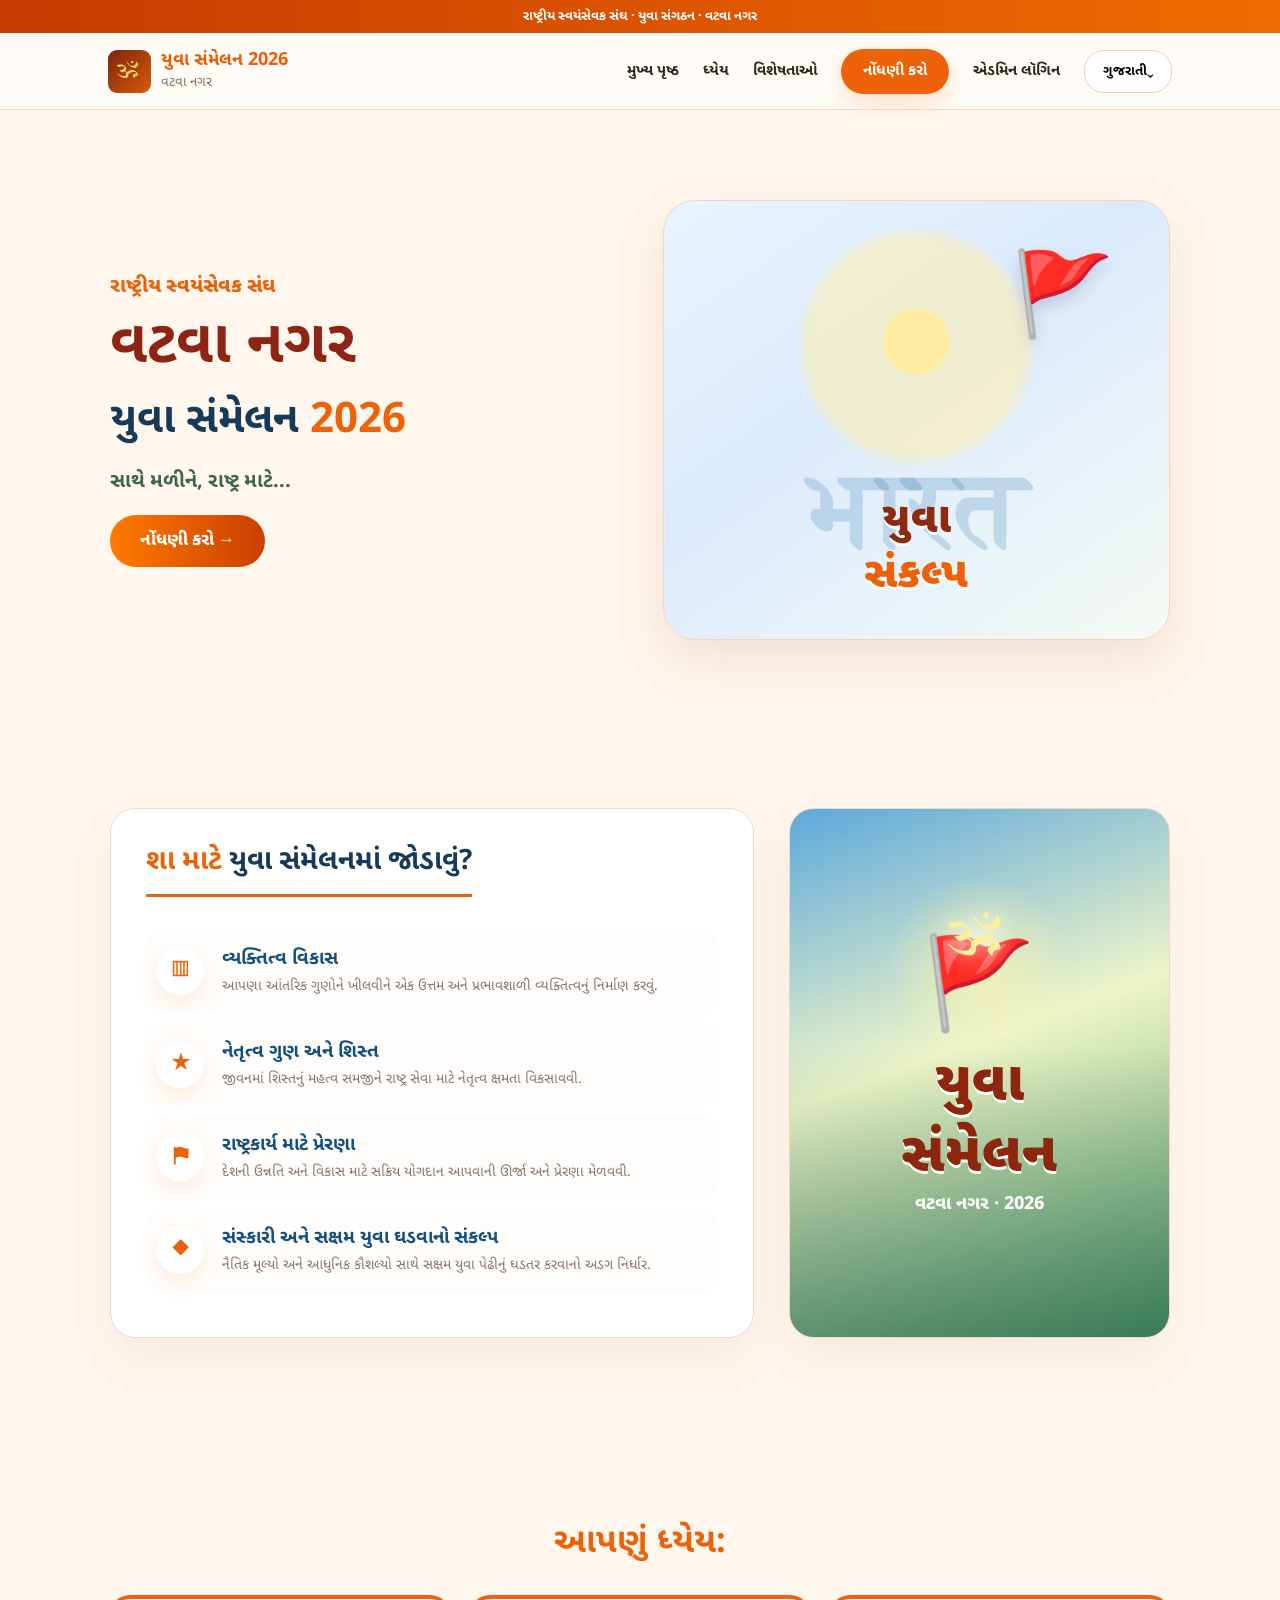
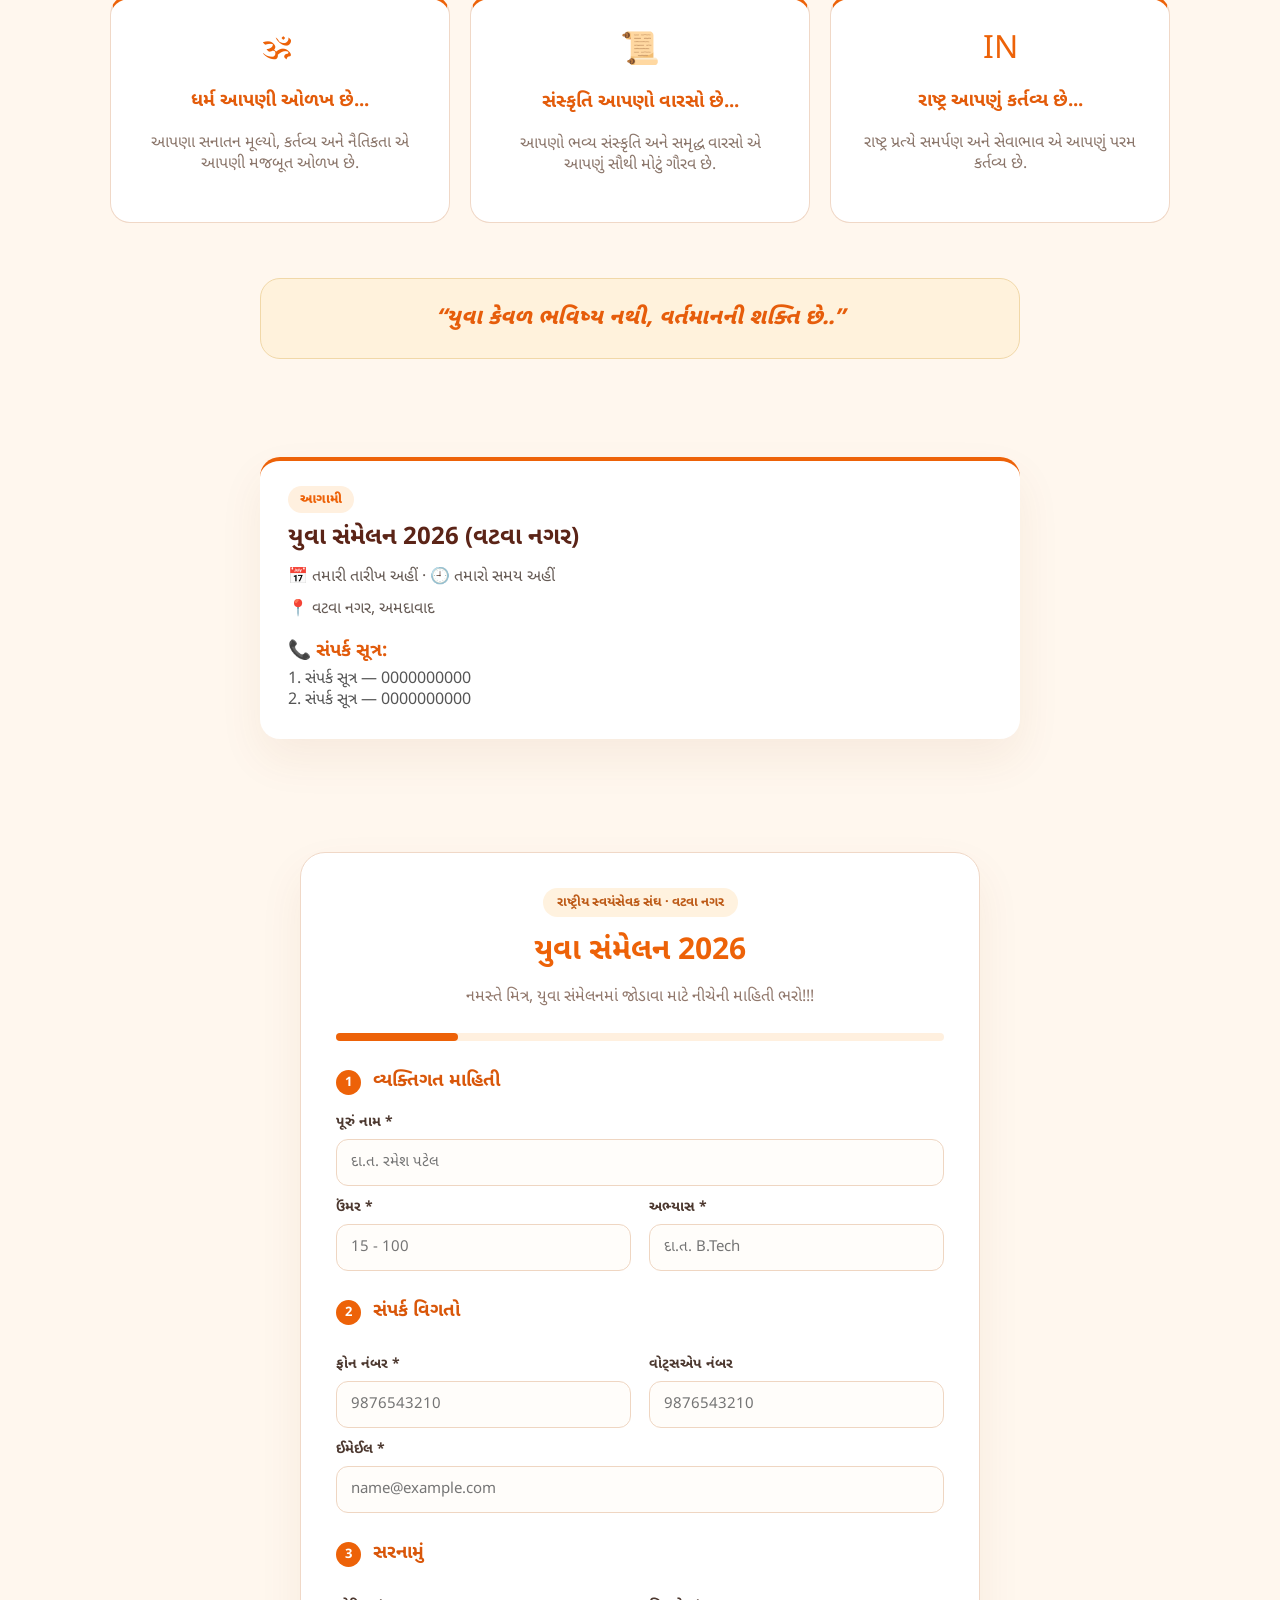
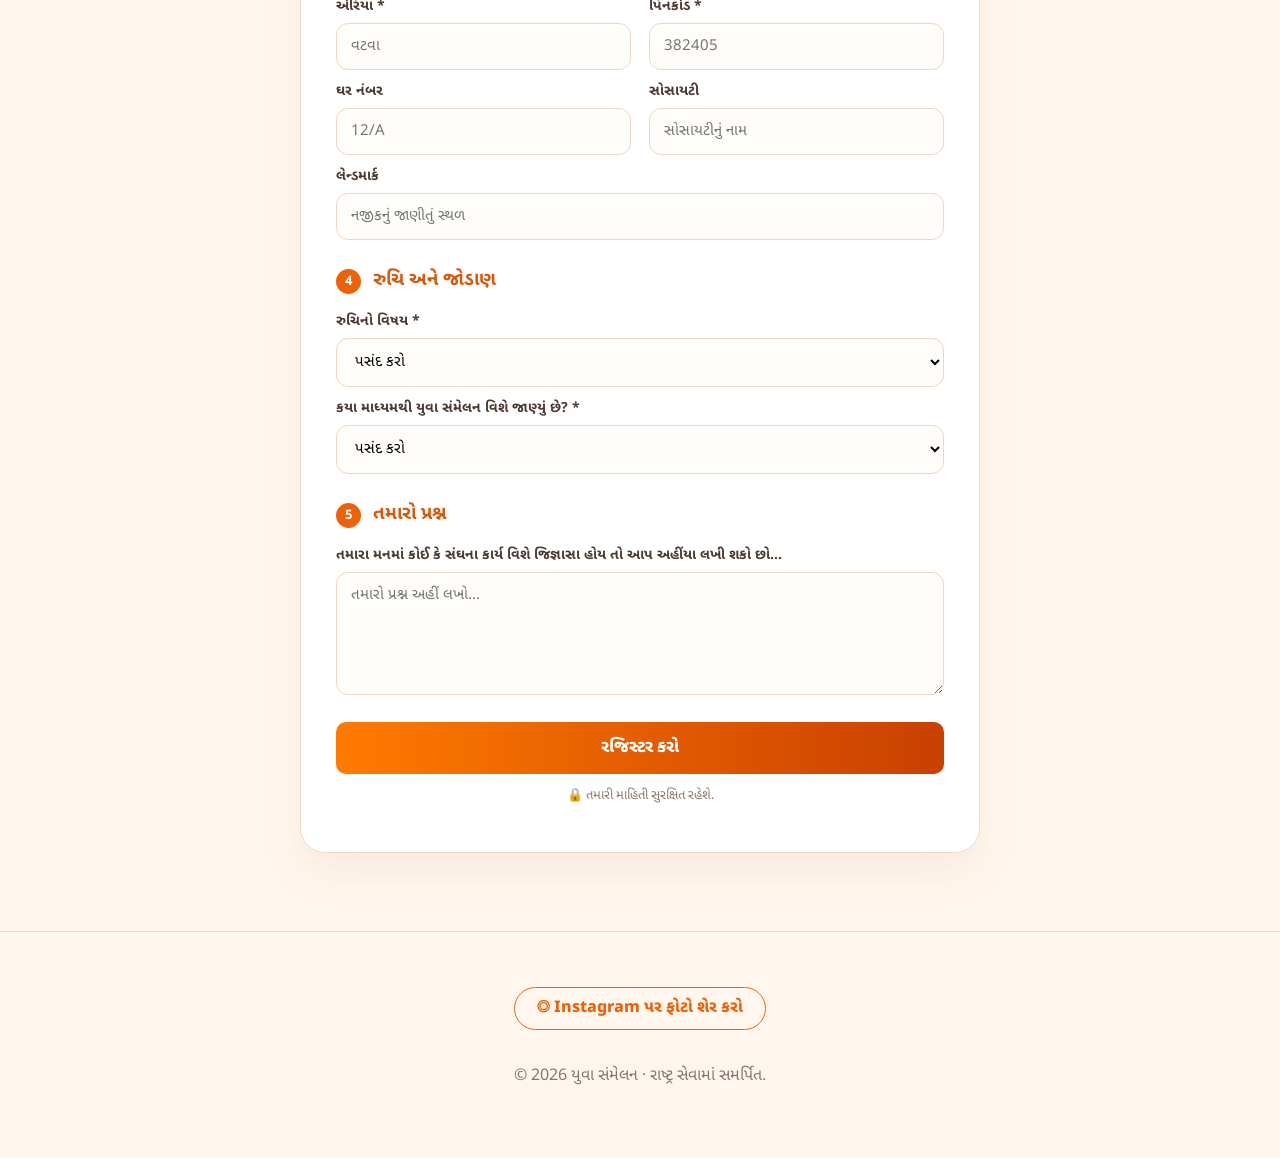
==== index.html @ 07e940cd "Add files via upload" ====
<!DOCTYPE html>
<html lang="gu">
<head>
  <meta charset="UTF-8" />
  <meta name="viewport" content="width=device-width, initial-scale=1.0" />
  <title>યુવા સંમેલન 2026 | વટવા નગર</title>
  <meta name="description" content="યુવા સંમેલન 2026 — વટવા નગર" />
  <link rel="preconnect" href="https://fonts.googleapis.com">
  <link rel="preconnect" href="https://fonts.gstatic.com" crossorigin>
  <link href="https://fonts.googleapis.com/css2?family=Noto+Sans+Gujarati:wght@400;500;600;700;800;900&display=swap" rel="stylesheet">
  <link rel="stylesheet" href="styles.css" />
</head>
<body>
  <div class="top-strip">રાષ્ટ્રીય સ્વયંસેવક સંઘ · યુવા સંગઠન · વટવા નગર</div>

  <header class="nav">
    <div class="nav-inner">
      <a class="brand" href="#home">
        <div class="brand-mark">ॐ</div>
        <div>
          <strong>યુવા સંમેલન 2026</strong>
          <small>વટવા નગર</small>
        </div>
      </a>

      <button class="menu-btn" aria-label="મેનુ">☰</button>
      <nav class="nav-links">
        <a href="#home">મુખ્ય પૃષ્ઠ</a>
        <a href="#goal">ધ્યેય</a>
        <a href="#why">વિશેષતાઓ</a>
        <a class="nav-cta" href="#register">નોંધણી કરો</a>
        <a href="#login">એડમિન લૉગિન</a>
        <button class="lang">ગુજરાતી⌄</button>
      </nav>
    </div>
  </header>

  <main id="home">
    <section class="hero section">
      <div class="hero-copy">
        <div class="eyebrow">રાષ્ટ્રીય સ્વયંસેવક સંઘ</div>
        <h1>વટવા નગર</h1>
        <h2>યુવા સંમેલન <span>2026</span></h2>
        <p class="hero-line">સાથે મળીને, રાષ્ટ્ર માટે...</p>
        <a href="#register" class="primary-btn">નોંધણી કરો →</a>
      </div>
      <div class="hero-art">
        <div class="sun"></div>
        <div class="flag">🚩</div>
        <div class="india">भारत</div>
        <div class="youth">યુવા<br><span>સંકલ્પ</span></div>
      </div>
    </section>

    <section id="why" class="section two-col">
      <div class="card">
        <h2><span>શા માટે</span> યુવા સંમેલનમાં જોડાવું?</h2>
        <div class="feature">
          <div class="icon">▥</div>
          <div><h3>વ્યક્તિત્વ વિકાસ</h3><p>આપણા આંતરિક ગુણોને ખીલવીને એક ઉત્તમ અને પ્રભાવશાળી વ્યક્તિત્વનું નિર્માણ કરવું.</p></div>
        </div>
        <div class="feature">
          <div class="icon">★</div>
          <div><h3>નેતૃત્વ ગુણ અને શિસ્ત</h3><p>જીવનમાં શિસ્તનું મહત્વ સમજીને રાષ્ટ્ર સેવા માટે નેતૃત્વ ક્ષમતા વિકસાવવી.</p></div>
        </div>
        <div class="feature">
          <div class="icon">⚑</div>
          <div><h3>રાષ્ટ્રકાર્ય માટે પ્રેરણા</h3><p>દેશની ઉન્નતિ અને વિકાસ માટે સક્રિય યોગદાન આપવાની ઊર્જા અને પ્રેરણા મેળવવી.</p></div>
        </div>
        <div class="feature">
          <div class="icon">◆</div>
          <div><h3>સંસ્કારી અને સક્ષમ યુવા ઘડવાનો સંકલ્પ</h3><p>નૈતિક મૂલ્યો અને આધુનિક કૌશલ્યો સાથે સક્ષમ યુવા પેઢીનું ઘડતર કરવાનો અડગ નિર્ધાર.</p></div>
        </div>
      </div>
      <div class="visual-card">
        <div class="visual-gradient"></div>
        <div class="visual-content">
          <div class="flag-big">🚩</div>
          <div class="circle-om">ॐ</div>
          <div class="visual-title">યુવા<br>સંમેલન</div>
          <div class="visual-sub">વટવા નગર · 2026</div>
        </div>
      </div>
    </section>

    <section id="goal" class="section">
      <h2 class="section-title">આપણું ધ્યેય:</h2>
      <div class="goal-grid">
        <div class="goal-card"><div class="goal-symbol">ॐ</div><h3>ધર્મ આપણી ઓળખ છે...</h3><p>આપણા સનાતન મૂલ્યો, કર્તવ્ય અને નૈતિકતા એ આપણી મજબૂત ઓળખ છે.</p></div>
        <div class="goal-card"><div class="goal-symbol">📜</div><h3>સંસ્કૃતિ આપણો વારસો છે...</h3><p>આપણો ભવ્ય સંસ્કૃતિ અને સમૃદ્ધ વારસો એ આપણું સૌથી મોટું ગૌરવ છે.</p></div>
        <div class="goal-card"><div class="goal-symbol">IN</div><h3>રાષ્ટ્ર આપણું કર્તવ્ય છે...</h3><p>રાષ્ટ્ર પ્રત્યે સમર્પણ અને સેવાભાવ એ આપણું પરમ કર્તવ્ય છે.</p></div>
      </div>
      <div class="quote">“યુવા કેવળ ભવિષ્ય નથી, વર્તમાનની શક્તિ છે..”</div>
    </section>

    <section class="section event-section">
      <div class="event-card">
        <span class="badge">આગામી</span>
        <h2>યુવા સંમેલન 2026 (વટવા નગર)</h2>
        <div class="event-row">📅 <span id="eventDate">તારીખ અહીં મૂકો</span> · 🕘 <span id="eventTime">સમય અહીં મૂકો</span></div>
        <div class="event-row">📍 <span id="eventVenue">વટવા નગર, અમદાવાદ</span></div>
        <h3>📞 સંપર્ક સૂત્ર:</h3>
        <div class="contacts" id="contacts">સંપર્ક નંબર અહીં મૂકો</div>
      </div>
    </section>

    <section id="register" class="section register-wrap">
      <div class="form-card">
        <div class="form-head">
          <span>રાષ્ટ્રીય સ્વયંસેવક સંઘ · વટવા નગર</span>
          <h2>યુવા સંમેલન 2026</h2>
          <p>નમસ્તે મિત્ર, યુવા સંમેલનમાં જોડાવા માટે નીચેની માહિતી ભરો!!!</p>
        </div>

        <form id="registrationForm">
          <div class="progress"><span id="progressBar"></span></div>

          <h3 class="step-title"><b>1</b> વ્યક્તિગત માહિતી</h3>
          <label>પૂરું નામ *</label>
          <input required placeholder="દા.ત. રમેશ પટેલ" name="name">
          <div class="form-grid">
            <div><label>ઉંમર *</label><input required placeholder="15 - 100" name="age"></div>
            <div><label>અભ્યાસ *</label><input required placeholder="દા.ત. B.Tech" name="education"></div>
          </div>

          <h3 class="step-title"><b>2</b> સંપર્ક વિગતો</h3>
          <div class="form-grid">
            <div><label>ફોન નંબર *</label><input required inputmode="tel" placeholder="9876543210" name="phone"></div>
            <div><label>વોટ્સએપ નંબર</label><input inputmode="tel" placeholder="9876543210" name="whatsapp"></div>
          </div>
          <label>ઈમેઈલ *</label>
          <input required type="email" placeholder="name@example.com" name="email">

          <h3 class="step-title"><b>3</b> સરનામું</h3>
          <div class="form-grid">
            <div><label>એરિયા *</label><input required placeholder="વટવા" name="area"></div>
            <div><label>પિનકોડ *</label><input required placeholder="382405" name="pincode"></div>
          </div>
          <div class="form-grid">
            <div><label>ઘર નંબર</label><input placeholder="12/A" name="house"></div>
            <div><label>સોસાયટી</label><input placeholder="સોસાયટીનું નામ" name="society"></div>
          </div>
          <label>લેન્ડમાર્ક</label>
          <input placeholder="નજીકનું જાણીતું સ્થળ" name="landmark">

          <h3 class="step-title"><b>4</b> રુચિ અને જોડાણ</h3>
          <label>રુચિનો વિષય *</label>
          <select required name="interest"><option value="">પસંદ કરો</option><option>નેતૃત્વ અને વ્યક્તિત્વ વિકાસ</option><option>સેવા</option><option>સંસ્કૃતિ</option><option>રાષ્ટ્રકાર્ય</option></select>
          <label>કયા માધ્યમથી યુવા સંમેલન વિશે જાણ્યું છે? *</label>
          <select required name="source"><option value="">પસંદ કરો</option><option>મિત્ર / પરિવાર</option><option>સોશિયલ મીડિયા</option><option>સંઘ કાર્યકર</option><option>અન્ય</option></select>

          <h3 class="step-title"><b>5</b> તમારો પ્રશ્ન</h3>
          <label>તમારા મનમાં કોઈ કે સંઘના કાર્ય વિશે જિજ્ઞાસા હોય તો આપ અહીંયા લખી શકો છો...</label>
          <textarea rows="5" placeholder="તમારો પ્રશ્ન અહીં લખો..." name="question"></textarea>

          <button class="submit-btn" type="submit">રજિસ્ટર કરો</button>
          <p class="form-note">🔒 તમારી માહિતી સુરક્ષિત રહેશે.</p>
          <div id="success" class="success">નોંધણી સફળતાપૂર્વક સબમિટ થઈ. આ ડેમોમાં માહિતી સ્થાનિક રીતે જ બતાવવામાં આવે છે.</div>
        </form>
      </div>
    </section>
  </main>

  <footer>
    <a href="#home" class="instagram">◎ Instagram પર ફોટો શેર કરો</a>
    <p>© 2026 યુવા સંમેલન · રાષ્ટ્ર સેવામાં સમર્પિત.</p>
  </footer>

  <script src="script.js"></script>
</body>
</html>
---- styles.css ----
*{box-sizing:border-box}html{scroll-behavior:smooth}body{margin:0;font-family:"Noto Sans Gujarati",sans-serif;background:#fff7ee;color:#173a58}.top-strip{background:linear-gradient(90deg,#c53b00,#f26b00);color:#fff;text-align:center;padding:8px;font-size:13px;font-weight:700}.nav{position:sticky;top:0;z-index:20;background:rgba(255,252,247,.96);border-bottom:1px solid #f1d9c5;backdrop-filter:blur(10px)}.nav-inner{max-width:1100px;margin:auto;height:76px;display:flex;align-items:center;justify-content:space-between;padding:0 18px}.brand{display:flex;gap:10px;align-items:center;text-decoration:none;color:#173a58}.brand-mark{width:43px;height:43px;border-radius:9px;background:linear-gradient(135deg,#7f240b,#d75b0b);display:grid;place-items:center;color:#ffd26c;font-size:24px}.brand strong{display:block;color:#ed5c05;font-size:18px}.brand small{color:#866d60}.nav-links{display:flex;align-items:center;gap:24px}.nav-links a{color:#33261f;text-decoration:none;font-weight:700;font-size:15px}.nav-cta{background:#ed6208!important;color:white!important;padding:13px 22px;border-radius:28px;box-shadow:0 8px 22px #ed620833}.lang{border:1px solid #efcdb7;background:white;border-radius:20px;padding:12px 18px;font-family:inherit;font-weight:700}.menu-btn{display:none;background:none;border:0;font-size:25px}.section{max-width:1100px;margin:auto;padding:78px 20px}.hero{display:grid;grid-template-columns:1fr 1fr;gap:45px;align-items:center;min-height:620px}.eyebrow{color:#ec6108;font-weight:800;font-size:20px}.hero h1{font-size:60px;margin:8px 0;color:#8d2414}.hero h2{font-size:42px;margin:0;color:#173a58}.hero h2 span{color:#ed6208}.hero-line{font-size:20px;color:#3f654e;font-weight:700}.primary-btn,.submit-btn{display:inline-block;border:0;text-decoration:none;color:#fff;background:linear-gradient(90deg,#ff7a00,#c94000);padding:15px 30px;border-radius:30px;font-family:inherit;font-size:17px;font-weight:800;cursor:pointer}.hero-art{height:440px;border-radius:32px;background:radial-gradient(circle at 50% 32%,#ffe79c 0 8%,transparent 9%),linear-gradient(145deg,#e8f5ff,#dceaff 42%,#f5fbf2);position:relative;overflow:hidden;box-shadow:0 20px 50px #9b4b1720;border:1px solid #efd6c3}.sun{position:absolute;width:230px;height:230px;border-radius:50%;left:50%;top:30px;transform:translateX(-50%);background:#fff0aa88;filter:blur(5px)}.flag{position:absolute;right:55px;top:45px;font-size:82px;filter:drop-shadow(0 8px 8px #0002)}.india{position:absolute;inset:auto 0 50px;text-align:center;font-size:105px;font-weight:900;color:#1c70a533}.youth{position:absolute;bottom:35px;left:50%;transform:translateX(-50%);text-align:center;font-size:42px;font-weight:900;color:#8c2b10;text-shadow:0 3px #fff}.youth span{color:#ed6208}.two-col{display:grid;grid-template-columns:1.35fr .8fr;gap:35px;align-items:stretch}.card,.form-card{background:#fff;border:1px solid #f0d8c7;border-radius:25px;box-shadow:0 20px 45px #8f4a2012}.card{padding:35px}.card h2{font-size:28px;margin-top:0;border-bottom:3px solid #ed6208;padding-bottom:14px;display:inline-block}.card h2 span{color:#ed6208}.feature{display:flex;gap:18px;padding:17px 10px;margin:10px 0;border-radius:17px;background:#fffdfb}.icon{width:48px;height:48px;flex:none;border-radius:50%;display:grid;place-items:center;background:#fff;box-shadow:0 8px 20px #df8a3a26;color:#ed6208;font-weight:900;font-size:21px}.feature h3{margin:0;color:#14507d}.feature p{margin:5px 0 0;color:#8b766b;font-size:14px}.visual-card{border-radius:25px;min-height:100%;overflow:hidden;position:relative;background:linear-gradient(160deg,#5ca8db,#eef5c9 45%,#4f9c64);border:1px solid #efd7c4;box-shadow:0 20px 45px #8f4a2012}.visual-gradient{position:absolute;inset:0;background:radial-gradient(circle at 50% 30%,#fff6a9aa,transparent 22%),linear-gradient(to bottom,transparent 45%,#083b3855)}.visual-content{position:absolute;inset:0;display:grid;place-items:center;align-content:center;text-align:center}.flag-big{font-size:90px}.circle-om{position:absolute;top:90px;font-size:60px;color:#ffef9a;text-shadow:0 0 20px #fff}.visual-title{font-size:55px;font-weight:900;color:#8c260d;text-shadow:0 3px #fff}.visual-sub{font-size:18px;font-weight:800;color:#fff}.section-title{text-align:center;color:#ed6208;font-size:34px}.goal-grid{display:grid;grid-template-columns:repeat(3,1fr);gap:20px}.goal-card{text-align:center;background:#fff;border:1px solid #f0d8c7;border-top:4px solid #ed6208;border-radius:20px;padding:30px;min-height:220px}.goal-symbol{font-size:32px;color:#ed6208}.goal-card h3{color:#e35c0b}.goal-card p{color:#8b766b}.quote{max-width:760px;margin:55px auto 0;padding:25px;text-align:center;border:1px solid #f1d8a8;border-radius:20px;background:#fff2dc;color:#e65d0b;font-size:22px;font-weight:800;font-style:italic}.event-section{padding-top:20px}.event-card{max-width:760px;margin:auto;background:#fff;border-top:4px solid #ed6208;border-radius:20px;padding:28px;box-shadow:0 20px 45px #8f4a2012}.badge{background:#fff0df;color:#ed6208;padding:5px 12px;border-radius:15px;font-size:13px;font-weight:800}.event-card h2{margin:12px 0;color:#5b2417}.event-row{margin:10px 0;color:#665b55}.event-card h3{color:#e15b0b;margin-bottom:5px}.contacts{color:#555}.register-wrap{padding-top:35px}.form-card{max-width:680px;margin:auto;padding:35px}.form-head{text-align:center}.form-head>span{display:inline-block;background:#fff2df;color:#bd5b18;border-radius:20px;padding:6px 14px;font-size:13px;font-weight:700}.form-head h2{font-size:30px;color:#ed6208;margin:15px 0 5px}.form-head p{color:#91786c}.progress{height:8px;background:#fff0df;border-radius:10px;margin:25px 0}.progress span{display:block;width:20%;height:100%;background:#ed6208;border-radius:10px;transition:.25s}.step-title{color:#d9570a;margin:28px 0 18px}.step-title b{display:inline-grid;place-items:center;width:25px;height:25px;border-radius:50%;background:#ed6208;color:#fff;margin-right:7px;font-size:13px}label{display:block;color:#4d3930;font-weight:700;font-size:14px;margin:12px 0 7px}input,select,textarea{width:100%;border:1px solid #efd6c2;border-radius:12px;padding:13px 14px;font-family:inherit;font-size:15px;background:#fffdfa;outline:none}input:focus,select:focus,textarea:focus{border-color:#ed6208;box-shadow:0 0 0 3px #ed62081a}.form-grid{display:grid;grid-template-columns:1fr 1fr;gap:18px}.submit-btn{width:100%;margin-top:20px;border-radius:10px}.form-note{text-align:center;color:#8d786e;font-size:13px}.success{display:none;background:#ecf8ed;border:1px solid #a9d8ae;color:#34743c;border-radius:10px;padding:12px;text-align:center;margin-top:15px}footer{text-align:center;padding:55px 20px;border-top:1px solid #efdccc;color:#89766b}.instagram{display:inline-block;border:1px solid #ed6208;color:#ed6208;text-decoration:none;padding:10px 22px;border-radius:25px;font-weight:800;margin-bottom:20px}@media(max-width:800px){.nav-links{display:none;position:absolute;top:76px;left:0;right:0;background:#fffaf5;padding:20px;flex-direction:column;box-shadow:0 15px 30px #0001}.nav-links.open{display:flex}.menu-btn{display:block}.hero,.two-col{grid-template-columns:1fr}.hero{padding-top:45px}.hero h1{font-size:45px}.hero h2{font-size:32px}.hero-art{height:360px}.goal-grid{grid-template-columns:1fr}.section{padding:55px 15px}.form-grid{grid-template-columns:1fr}.visual-card{min-height:420px}.card{padding:24px}}
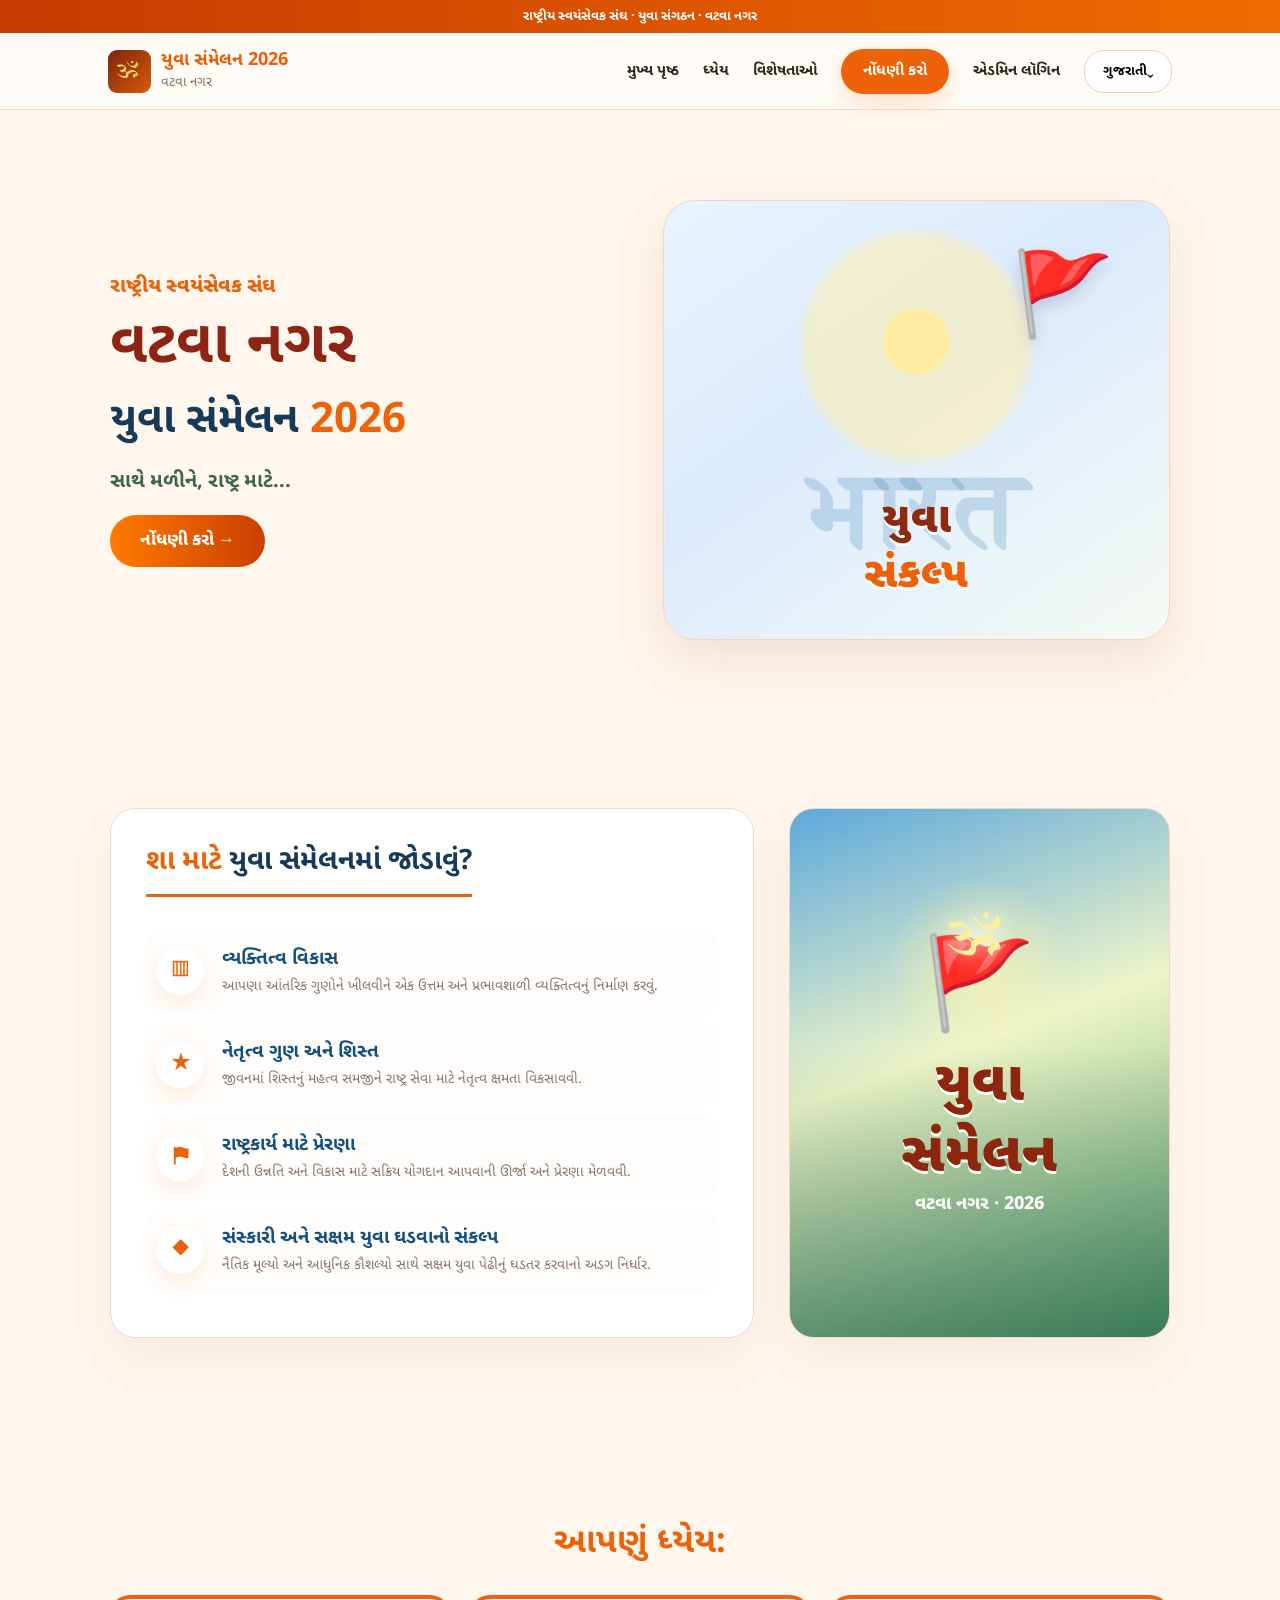
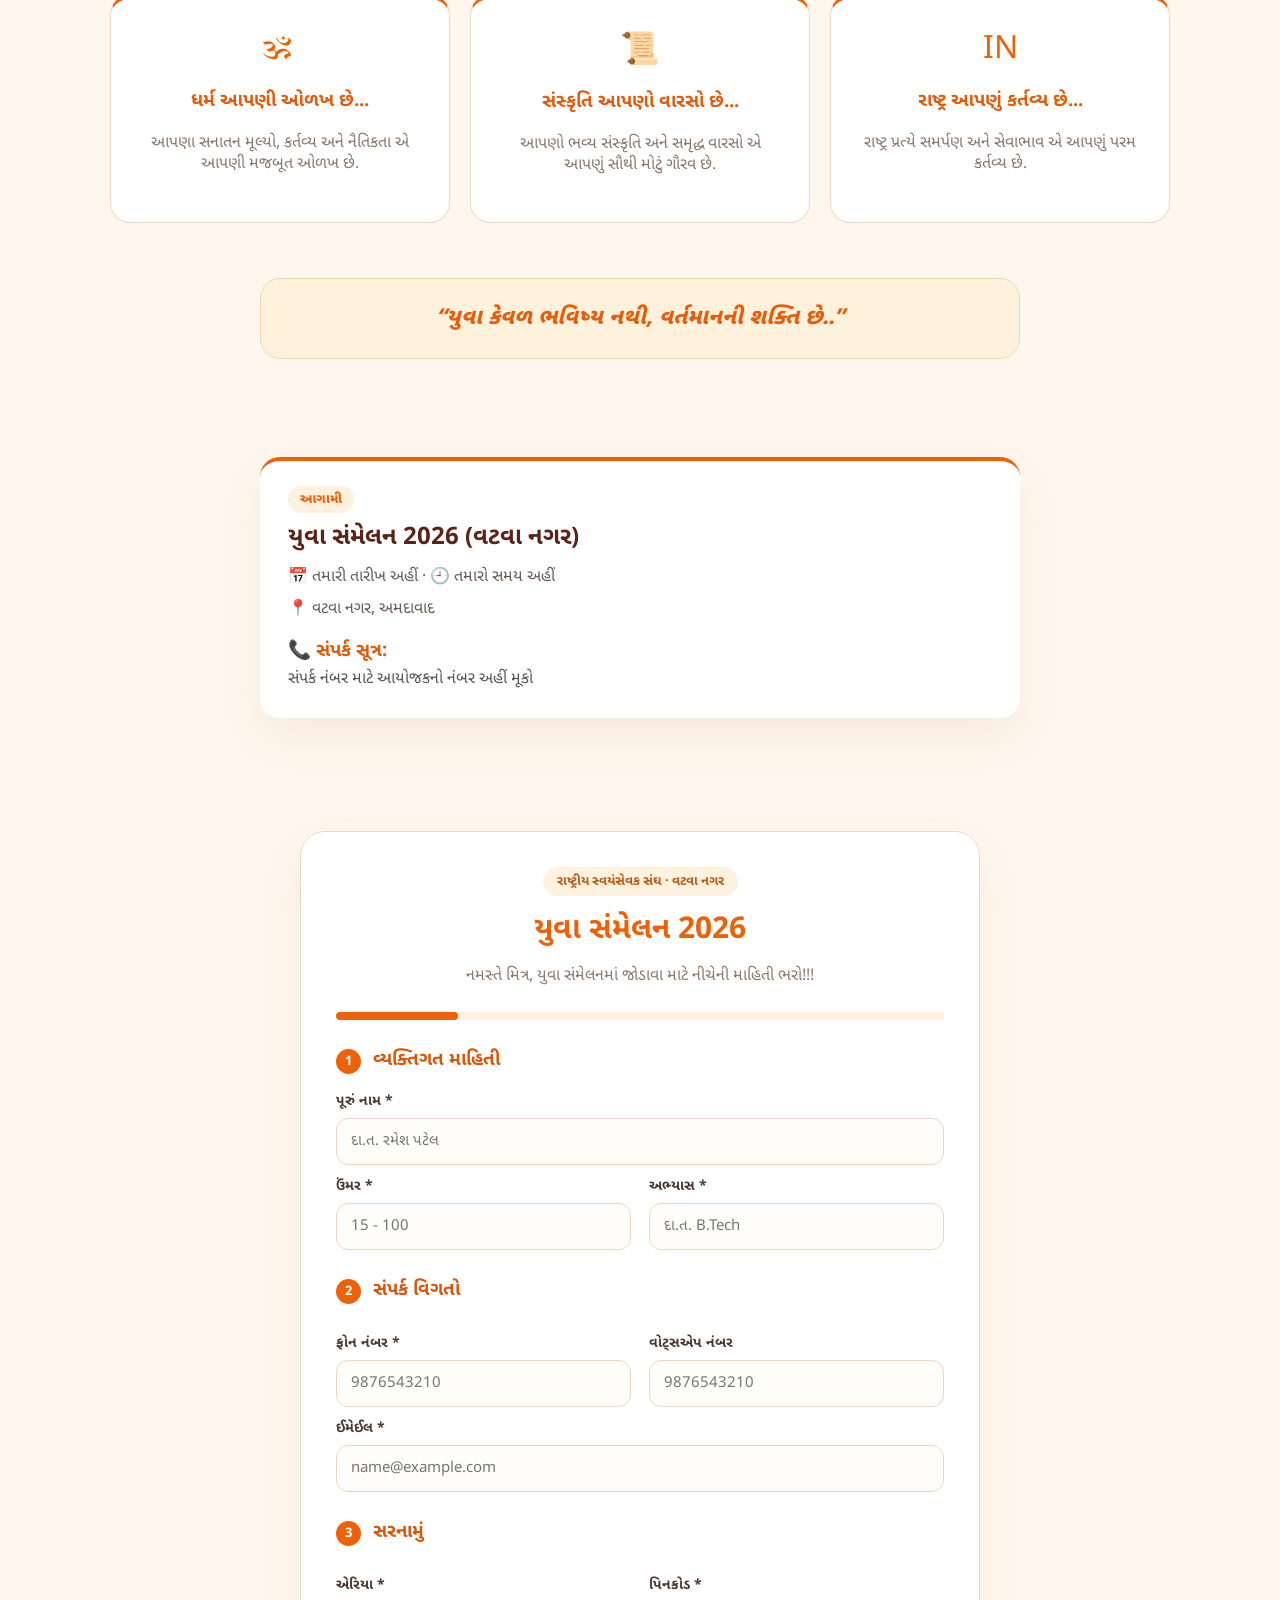
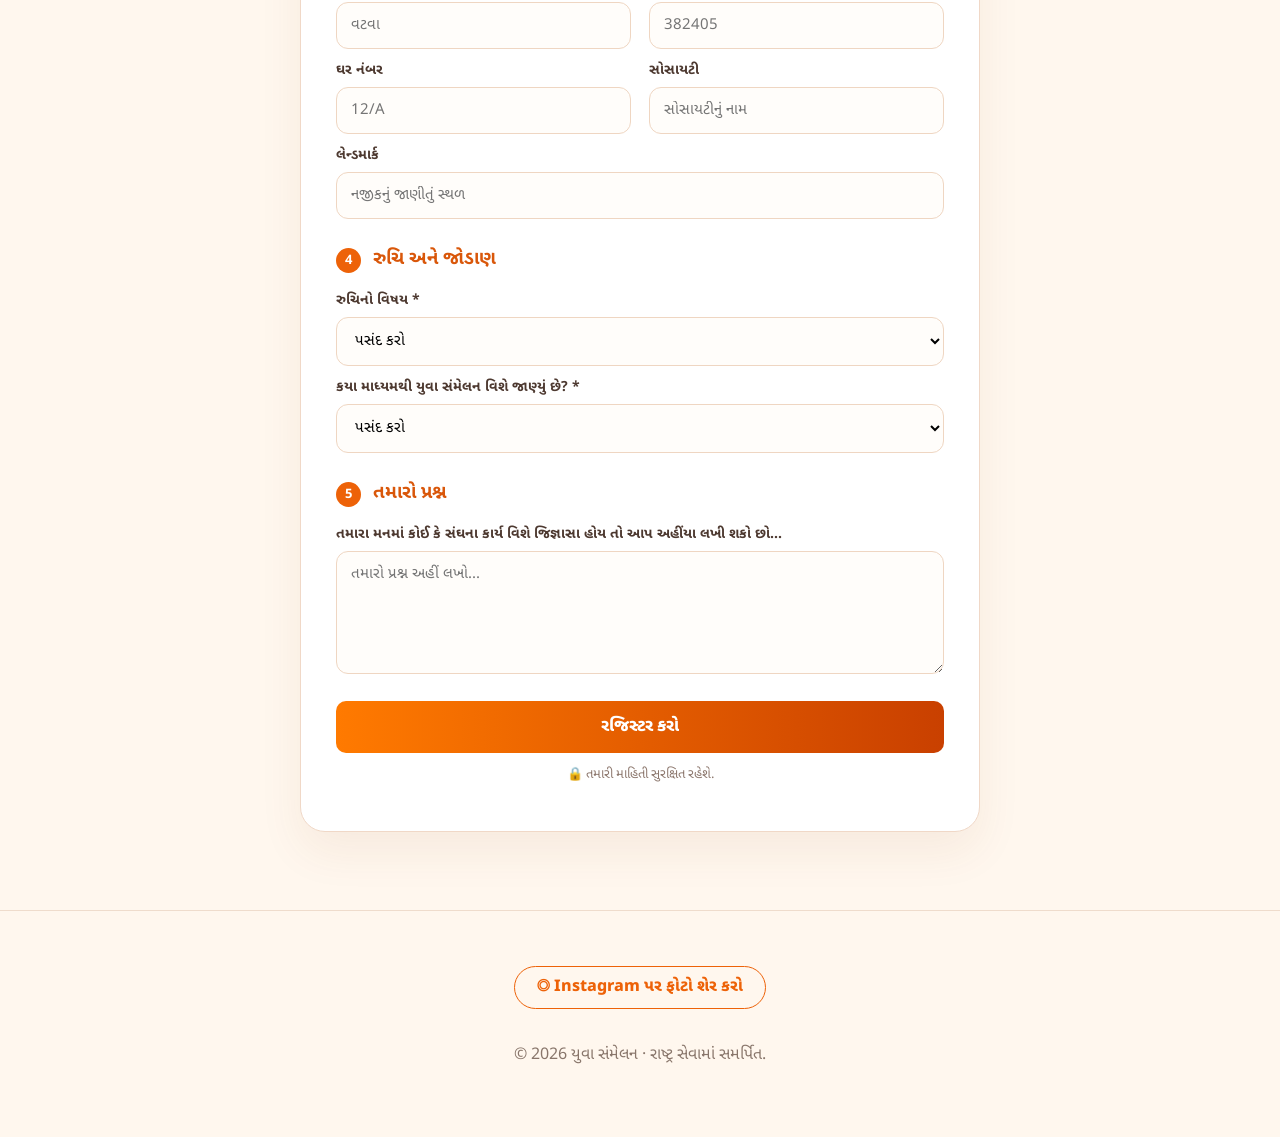
==== commit ec754685: "Add files via upload" ====
--- a/index.html
+++ b/index.html
@@ -29,7 +29,7 @@
         <a href="#goal">ધ્યેય</a>
         <a href="#why">વિશેષતાઓ</a>
         <a class="nav-cta" href="#register">નોંધણી કરો</a>
-        <a href="#login">એડમિન લૉગિન</a>
+        <a href="admin.html">એડમિન લૉગિન</a>
         <button class="lang">ગુજરાતી⌄</button>
       </nav>
     </div>
@@ -166,6 +166,6 @@
     <p>© 2026 યુવા સંમેલન · રાષ્ટ્ર સેવામાં સમર્પિત.</p>
   </footer>
 
-  <script src="script.js"></script>
+  <script src="app.js"></script>
 </body>
 </html>
